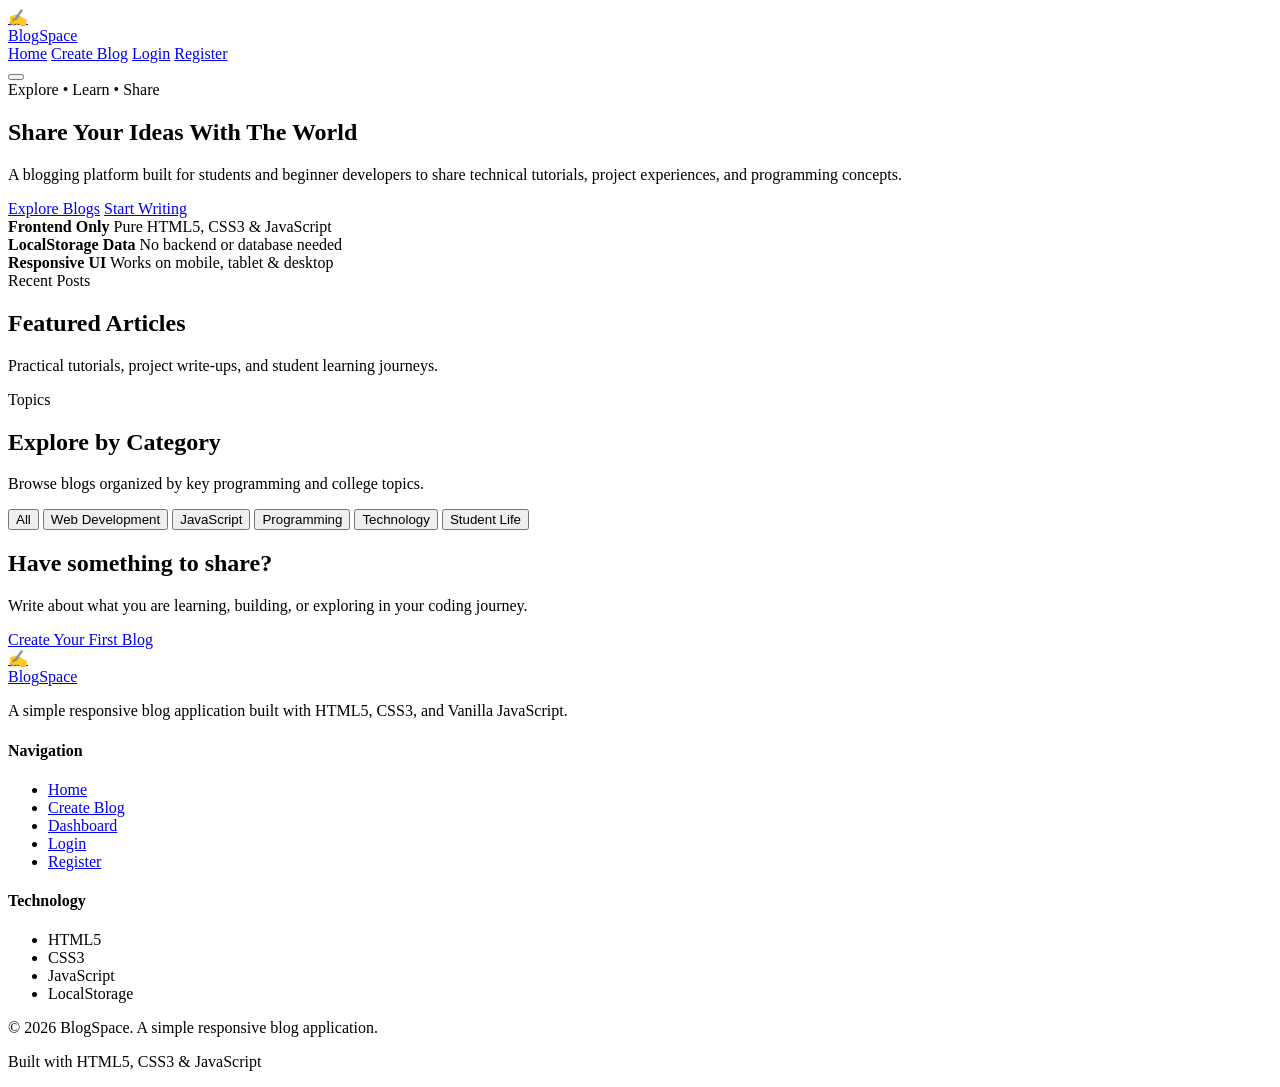
==== index.html @ 4df59e27 "Add files via upload" ====
<!DOCTYPE html>
<html lang="en">
<head>
  <meta charset="UTF-8">
  <meta name="viewport" content="width=device-width, initial-scale=1.0">
  <title>BlogSpace – A Simple Responsive Blog Application</title>
  <meta name="description" content="A simple responsive blog application for sharing technical tutorials, project experiences, and programming concepts.">
  <!-- Stylesheet -->
  <link rel="stylesheet" href="css/style.css">
  <!-- Favicon -->
  <link rel="icon" href="data:image/svg+xml,<svg xmlns=%22http://www.w3.org/2000/svg%22 viewBox=%220 0 100 100%22><text y=%22.9em%22 font-size=%2290%22>✍️</text></svg>">
</head>
<body>

  <!-- ==================== HEADER / NAVBAR ==================== -->
  <header class="navbar">
    <div class="container nav-container">
      <a href="index.html" class="brand">
        <div class="brand-icon">✍</div>
        <span>Blog<span class="accent">Space</span></span>
      </a>

      <!-- Navigation Menu (Links appear strictly ONCE) -->
      <nav class="nav-menu" id="nav-menu">
        <a href="index.html" class="nav-link active">Home</a>
        <a href="create-blog.html" class="nav-link">Create Blog</a>
        <a href="login.html" class="nav-link">Login</a>
        <a href="register.html" class="btn btn-primary btn-sm">Register</a>
      </nav>

      <!-- Mobile Hamburger Button -->
      <button class="nav-toggle" aria-label="Toggle navigation menu" id="nav-toggle">
        <span></span>
        <span></span>
        <span></span>
      </button>
    </div>
  </header>

  <!-- ==================== MAIN CONTENT ==================== -->
  <main>
    <!-- Hero Section -->
    <section class="hero">
      <div class="container hero-content">
        <div class="hero-badge">Explore • Learn • Share</div>
        <h1 class="hero-title">
          Share Your <span class="highlight">Ideas</span> With The World
        </h1>
        <p class="hero-subtitle">
          A blogging platform built for students and beginner developers to share technical tutorials, project experiences, and programming concepts.
        </p>
        <div class="hero-actions">
          <a href="#featured-articles" class="btn btn-primary btn-lg">Explore Blogs</a>
          <a href="create-blog.html" class="btn btn-outline btn-lg">Start Writing</a>
        </div>

        <!-- Realistic Project Highlights -->
        <div class="hero-highlights">
          <div class="highlight-item">
            <strong>Frontend Only</strong>
            <span>Pure HTML5, CSS3 & JavaScript</span>
          </div>
          <div class="highlight-item">
            <strong>LocalStorage Data</strong>
            <span>No backend or database needed</span>
          </div>
          <div class="highlight-item">
            <strong>Responsive UI</strong>
            <span>Works on mobile, tablet & desktop</span>
          </div>
        </div>
      </div>
    </section>

    <!-- Featured Articles Section -->
    <section class="section" id="featured-articles">
      <div class="container">
        <div class="section-title-wrap">
          <span class="section-badge">Recent Posts</span>
          <h2 class="section-title">Featured Articles</h2>
          <p class="section-desc">Practical tutorials, project write-ups, and student learning journeys.</p>
        </div>

        <!-- Populated dynamically by script.js -->
        <div class="blogs-grid" id="featured-blogs-grid"></div>
      </div>
    </section>

    <!-- Categories Section -->
    <section class="section" style="background-color: var(--bg-surface); border-top: 1px solid var(--border); border-bottom: 1px solid var(--border);">
      <div class="container">
        <div class="section-title-wrap">
          <span class="section-badge">Topics</span>
          <h2 class="section-title">Explore by Category</h2>
          <p class="section-desc">Browse blogs organized by key programming and college topics.</p>
        </div>

        <!-- Populated dynamically by script.js with interactive filtering -->
        <div class="categories-container" id="home-categories-list">
          <button type="button" class="category-chip active" data-category="All">All</button>
          <button type="button" class="category-chip" data-category="Web Development">Web Development</button>
          <button type="button" class="category-chip" data-category="JavaScript">JavaScript</button>
          <button type="button" class="category-chip" data-category="Programming">Programming</button>
          <button type="button" class="category-chip" data-category="Technology">Technology</button>
          <button type="button" class="category-chip" data-category="Student Life">Student Life</button>
        </div>
      </div>
    </section>

    <!-- Natural Call to Action Section -->
    <section class="section">
      <div class="container">
        <div class="cta-banner">
          <h2>Have something to share?</h2>
          <p>Write about what you are learning, building, or exploring in your coding journey.</p>
          <a href="create-blog.html" class="btn btn-primary btn-lg">Create Your First Blog</a>
        </div>
      </div>
    </section>
  </main>

  <!-- ==================== FOOTER ==================== -->
  <footer class="footer">
    <div class="container">
      <div class="footer-grid">
        <div class="footer-brand">
          <a href="index.html" class="brand">
            <div class="brand-icon">✍</div>
            <span>Blog<span class="accent">Space</span></span>
          </a>
          <p>A simple responsive blog application built with HTML5, CSS3, and Vanilla JavaScript.</p>
        </div>
        <div class="footer-col">
          <h4>Navigation</h4>
          <ul class="footer-links">
            <li><a href="index.html">Home</a></li>
            <li><a href="create-blog.html">Create Blog</a></li>
            <li><a href="dashboard.html">Dashboard</a></li>
            <li><a href="login.html">Login</a></li>
            <li><a href="register.html">Register</a></li>
          </ul>
        </div>
        <div class="footer-col">
          <h4>Technology</h4>
          <ul class="footer-links">
            <li><span>HTML5</span></li>
            <li><span>CSS3</span></li>
            <li><span>JavaScript</span></li>
            <li><span>LocalStorage</span></li>
          </ul>
        </div>
      </div>

      <div class="footer-bottom">
        <p>&copy; 2026 BlogSpace. A simple responsive blog application.</p>
        <p>Built with HTML5, CSS3 & JavaScript</p>
      </div>
    </div>
  </footer>

  <!-- Application Script -->
  <script src="js/script.js"></script>
</body>
</html>
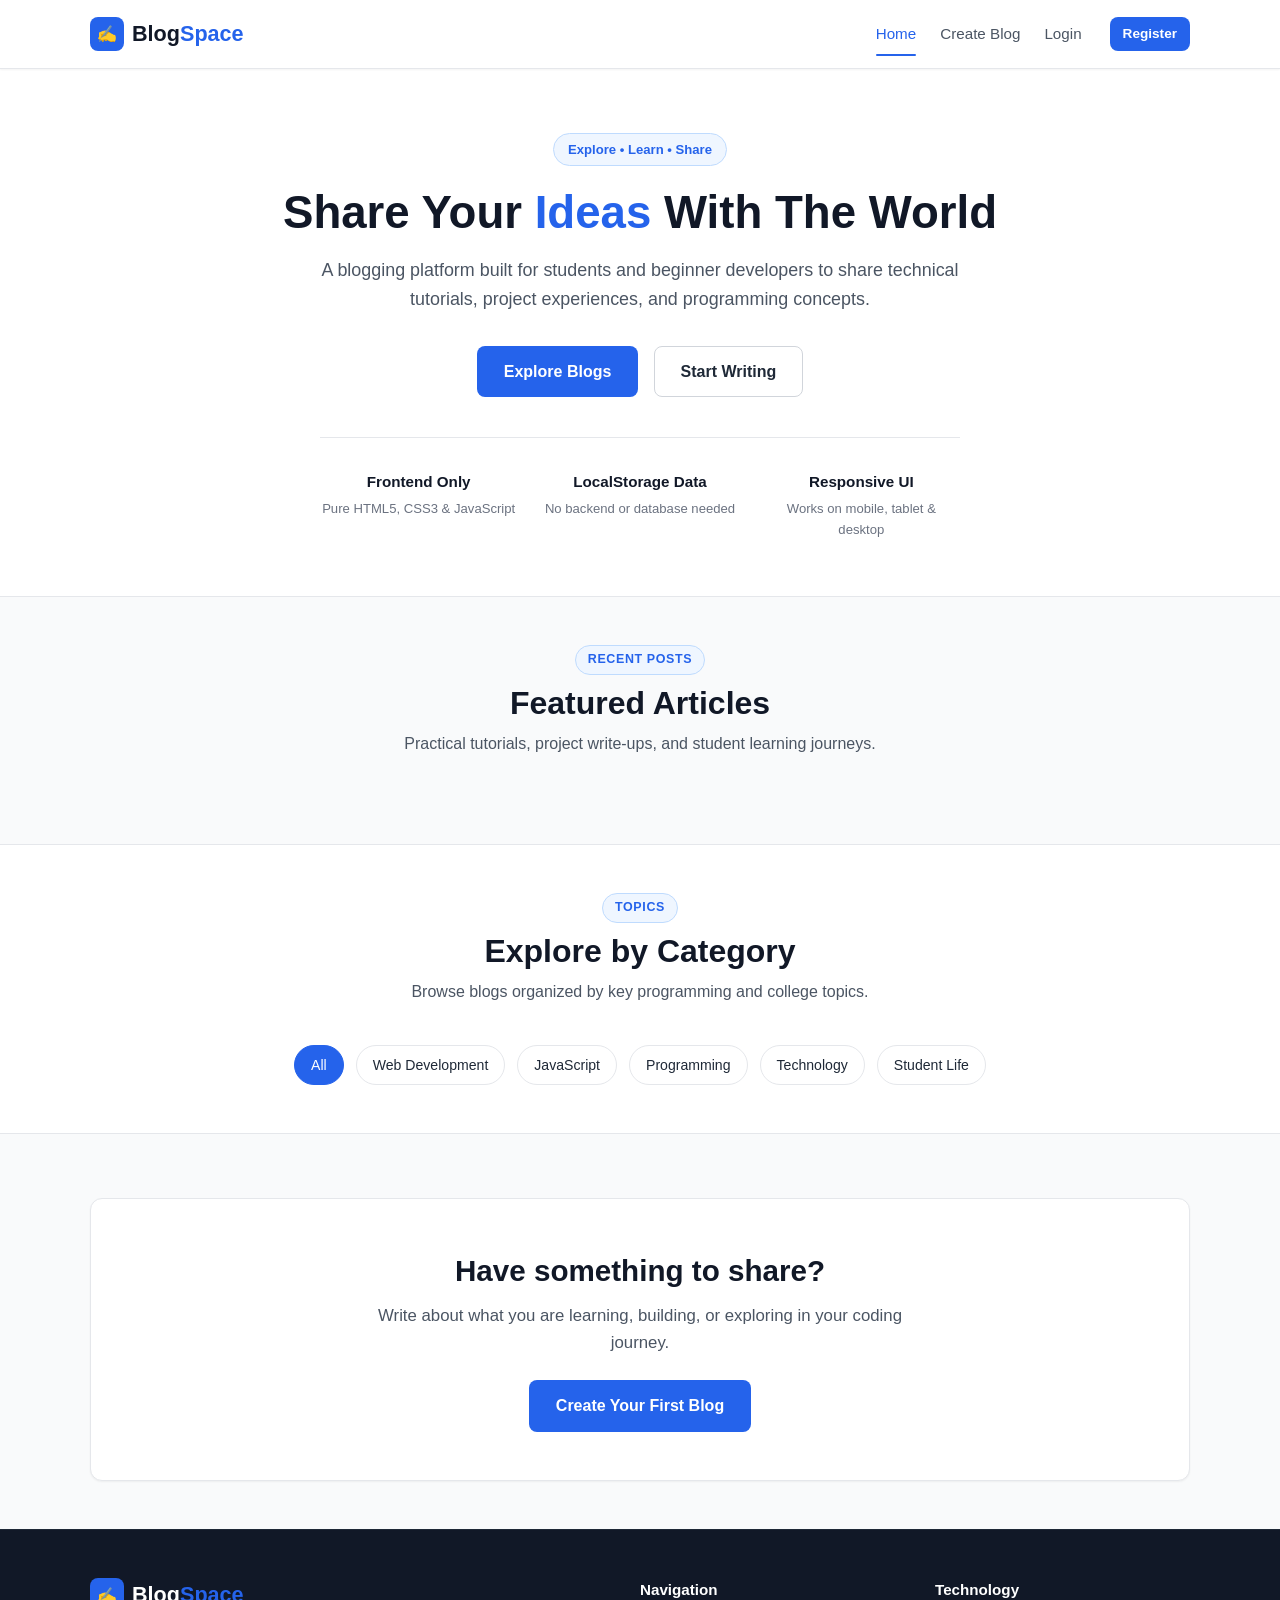
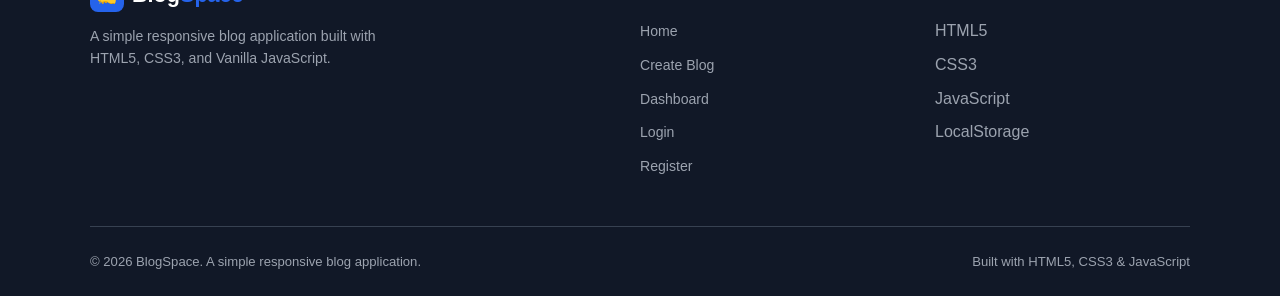
==== commit 4b986e1f: "Organize assets into css/ and js/ folders and update index.html" ====
--- a/index.html
+++ b/index.html
@@ -1,164 +1,167 @@
 <!DOCTYPE html>
 <html lang="en">
+
 <head>
-  <meta charset="UTF-8">
-  <meta name="viewport" content="width=device-width, initial-scale=1.0">
-  <title>BlogSpace – A Simple Responsive Blog Application</title>
-  <meta name="description" content="A simple responsive blog application for sharing technical tutorials, project experiences, and programming concepts.">
-  <!-- Stylesheet -->
-  <link rel="stylesheet" href="css/style.css">
-  <!-- Favicon -->
-  <link rel="icon" href="data:image/svg+xml,<svg xmlns=%22http://www.w3.org/2000/svg%22 viewBox=%220 0 100 100%22><text y=%22.9em%22 font-size=%2290%22>✍️</text></svg>">
+    <meta charset="UTF-8">
+    <meta name="viewport" content="width=device-width, initial-scale=1.0">
+    <title>BlogSpace – A Simple Responsive Blog Application</title>
+    <meta name="description" content="A simple responsive blog application for sharing technical tutorials, project experiences, and programming concepts.">
+    <!-- Stylesheet -->
+    <link rel="stylesheet" href="css/style.css">
+    <!-- Favicon -->
+    <link rel="icon" href="data:image/svg+xml,<svg xmlns=%22http://www.w3.org/2000/svg%22 viewBox=%220 0 100 100%22><text y=%22.9em%22 font-size=%2290%22>✍️</text></svg>">
 </head>
+
 <body>
 
-  <!-- ==================== HEADER / NAVBAR ==================== -->
-  <header class="navbar">
-    <div class="container nav-container">
-      <a href="index.html" class="brand">
-        <div class="brand-icon">✍</div>
-        <span>Blog<span class="accent">Space</span></span>
-      </a>
+    <!-- ==================== HEADER / NAVBAR ==================== -->
+    <header class="navbar">
+        <div class="container nav-container">
+            <a href="index.html" class="brand">
+                <div class="brand-icon">✍</div>
+                <span>Blog<span class="accent">Space</span></span>
+            </a>
 
-      <!-- Navigation Menu (Links appear strictly ONCE) -->
-      <nav class="nav-menu" id="nav-menu">
-        <a href="index.html" class="nav-link active">Home</a>
-        <a href="create-blog.html" class="nav-link">Create Blog</a>
-        <a href="login.html" class="nav-link">Login</a>
-        <a href="register.html" class="btn btn-primary btn-sm">Register</a>
-      </nav>
+            <!-- Navigation Menu (Links appear strictly ONCE) -->
+            <nav class="nav-menu" id="nav-menu">
+                <a href="index.html" class="nav-link active">Home</a>
+                <a href="create-blog.html" class="nav-link">Create Blog</a>
+                <a href="login.html" class="nav-link">Login</a>
+                <a href="register.html" class="btn btn-primary btn-sm">Register</a>
+            </nav>
 
-      <!-- Mobile Hamburger Button -->
-      <button class="nav-toggle" aria-label="Toggle navigation menu" id="nav-toggle">
+            <!-- Mobile Hamburger Button -->
+            <button class="nav-toggle" aria-label="Toggle navigation menu" id="nav-toggle">
         <span></span>
         <span></span>
         <span></span>
       </button>
-    </div>
-  </header>
+        </div>
+    </header>
 
-  <!-- ==================== MAIN CONTENT ==================== -->
-  <main>
-    <!-- Hero Section -->
-    <section class="hero">
-      <div class="container hero-content">
-        <div class="hero-badge">Explore • Learn • Share</div>
-        <h1 class="hero-title">
-          Share Your <span class="highlight">Ideas</span> With The World
-        </h1>
-        <p class="hero-subtitle">
-          A blogging platform built for students and beginner developers to share technical tutorials, project experiences, and programming concepts.
-        </p>
-        <div class="hero-actions">
-          <a href="#featured-articles" class="btn btn-primary btn-lg">Explore Blogs</a>
-          <a href="create-blog.html" class="btn btn-outline btn-lg">Start Writing</a>
+    <!-- ==================== MAIN CONTENT ==================== -->
+    <main>
+        <!-- Hero Section -->
+        <section class="hero">
+            <div class="container hero-content">
+                <div class="hero-badge">Explore • Learn • Share</div>
+                <h1 class="hero-title">
+                    Share Your <span class="highlight">Ideas</span> With The World
+                </h1>
+                <p class="hero-subtitle">
+                    A blogging platform built for students and beginner developers to share technical tutorials, project experiences, and programming concepts.
+                </p>
+                <div class="hero-actions">
+                    <a href="#featured-articles" class="btn btn-primary btn-lg">Explore Blogs</a>
+                    <a href="create-blog.html" class="btn btn-outline btn-lg">Start Writing</a>
+                </div>
+
+                <!-- Realistic Project Highlights -->
+                <div class="hero-highlights">
+                    <div class="highlight-item">
+                        <strong>Frontend Only</strong>
+                        <span>Pure HTML5, CSS3 & JavaScript</span>
+                    </div>
+                    <div class="highlight-item">
+                        <strong>LocalStorage Data</strong>
+                        <span>No backend or database needed</span>
+                    </div>
+                    <div class="highlight-item">
+                        <strong>Responsive UI</strong>
+                        <span>Works on mobile, tablet & desktop</span>
+                    </div>
+                </div>
+            </div>
+        </section>
+
+        <!-- Featured Articles Section -->
+        <section class="section" id="featured-articles">
+            <div class="container">
+                <div class="section-title-wrap">
+                    <span class="section-badge">Recent Posts</span>
+                    <h2 class="section-title">Featured Articles</h2>
+                    <p class="section-desc">Practical tutorials, project write-ups, and student learning journeys.</p>
+                </div>
+
+                <!-- Populated dynamically by script.js -->
+                <div class="blogs-grid" id="featured-blogs-grid"></div>
+            </div>
+        </section>
+
+        <!-- Categories Section -->
+        <section class="section" style="background-color: var(--bg-surface); border-top: 1px solid var(--border); border-bottom: 1px solid var(--border);">
+            <div class="container">
+                <div class="section-title-wrap">
+                    <span class="section-badge">Topics</span>
+                    <h2 class="section-title">Explore by Category</h2>
+                    <p class="section-desc">Browse blogs organized by key programming and college topics.</p>
+                </div>
+
+                <!-- Populated dynamically by script.js with interactive filtering -->
+                <div class="categories-container" id="home-categories-list">
+                    <button type="button" class="category-chip active" data-category="All">All</button>
+                    <button type="button" class="category-chip" data-category="Web Development">Web Development</button>
+                    <button type="button" class="category-chip" data-category="JavaScript">JavaScript</button>
+                    <button type="button" class="category-chip" data-category="Programming">Programming</button>
+                    <button type="button" class="category-chip" data-category="Technology">Technology</button>
+                    <button type="button" class="category-chip" data-category="Student Life">Student Life</button>
+                </div>
+            </div>
+        </section>
+
+        <!-- Natural Call to Action Section -->
+        <section class="section">
+            <div class="container">
+                <div class="cta-banner">
+                    <h2>Have something to share?</h2>
+                    <p>Write about what you are learning, building, or exploring in your coding journey.</p>
+                    <a href="create-blog.html" class="btn btn-primary btn-lg">Create Your First Blog</a>
+                </div>
+            </div>
+        </section>
+    </main>
+
+    <!-- ==================== FOOTER ==================== -->
+    <footer class="footer">
+        <div class="container">
+            <div class="footer-grid">
+                <div class="footer-brand">
+                    <a href="index.html" class="brand">
+                        <div class="brand-icon">✍</div>
+                        <span>Blog<span class="accent">Space</span></span>
+                    </a>
+                    <p>A simple responsive blog application built with HTML5, CSS3, and Vanilla JavaScript.</p>
+                </div>
+                <div class="footer-col">
+                    <h4>Navigation</h4>
+                    <ul class="footer-links">
+                        <li><a href="index.html">Home</a></li>
+                        <li><a href="create-blog.html">Create Blog</a></li>
+                        <li><a href="dashboard.html">Dashboard</a></li>
+                        <li><a href="login.html">Login</a></li>
+                        <li><a href="register.html">Register</a></li>
+                    </ul>
+                </div>
+                <div class="footer-col">
+                    <h4>Technology</h4>
+                    <ul class="footer-links">
+                        <li><span>HTML5</span></li>
+                        <li><span>CSS3</span></li>
+                        <li><span>JavaScript</span></li>
+                        <li><span>LocalStorage</span></li>
+                    </ul>
+                </div>
+            </div>
+
+            <div class="footer-bottom">
+                <p>&copy; 2026 BlogSpace. A simple responsive blog application.</p>
+                <p>Built with HTML5, CSS3 & JavaScript</p>
+            </div>
         </div>
+    </footer>
 
-        <!-- Realistic Project Highlights -->
-        <div class="hero-highlights">
-          <div class="highlight-item">
-            <strong>Frontend Only</strong>
-            <span>Pure HTML5, CSS3 & JavaScript</span>
-          </div>
-          <div class="highlight-item">
-            <strong>LocalStorage Data</strong>
-            <span>No backend or database needed</span>
-          </div>
-          <div class="highlight-item">
-            <strong>Responsive UI</strong>
-            <span>Works on mobile, tablet & desktop</span>
-          </div>
-        </div>
-      </div>
-    </section>
+    <!-- Application Script -->
+    <script src="js/script.js"></script>
+</body>
 
-    <!-- Featured Articles Section -->
-    <section class="section" id="featured-articles">
-      <div class="container">
-        <div class="section-title-wrap">
-          <span class="section-badge">Recent Posts</span>
-          <h2 class="section-title">Featured Articles</h2>
-          <p class="section-desc">Practical tutorials, project write-ups, and student learning journeys.</p>
-        </div>
-
-        <!-- Populated dynamically by script.js -->
-        <div class="blogs-grid" id="featured-blogs-grid"></div>
-      </div>
-    </section>
-
-    <!-- Categories Section -->
-    <section class="section" style="background-color: var(--bg-surface); border-top: 1px solid var(--border); border-bottom: 1px solid var(--border);">
-      <div class="container">
-        <div class="section-title-wrap">
-          <span class="section-badge">Topics</span>
-          <h2 class="section-title">Explore by Category</h2>
-          <p class="section-desc">Browse blogs organized by key programming and college topics.</p>
-        </div>
-
-        <!-- Populated dynamically by script.js with interactive filtering -->
-        <div class="categories-container" id="home-categories-list">
-          <button type="button" class="category-chip active" data-category="All">All</button>
-          <button type="button" class="category-chip" data-category="Web Development">Web Development</button>
-          <button type="button" class="category-chip" data-category="JavaScript">JavaScript</button>
-          <button type="button" class="category-chip" data-category="Programming">Programming</button>
-          <button type="button" class="category-chip" data-category="Technology">Technology</button>
-          <button type="button" class="category-chip" data-category="Student Life">Student Life</button>
-        </div>
-      </div>
-    </section>
-
-    <!-- Natural Call to Action Section -->
-    <section class="section">
-      <div class="container">
-        <div class="cta-banner">
-          <h2>Have something to share?</h2>
-          <p>Write about what you are learning, building, or exploring in your coding journey.</p>
-          <a href="create-blog.html" class="btn btn-primary btn-lg">Create Your First Blog</a>
-        </div>
-      </div>
-    </section>
-  </main>
-
-  <!-- ==================== FOOTER ==================== -->
-  <footer class="footer">
-    <div class="container">
-      <div class="footer-grid">
-        <div class="footer-brand">
-          <a href="index.html" class="brand">
-            <div class="brand-icon">✍</div>
-            <span>Blog<span class="accent">Space</span></span>
-          </a>
-          <p>A simple responsive blog application built with HTML5, CSS3, and Vanilla JavaScript.</p>
-        </div>
-        <div class="footer-col">
-          <h4>Navigation</h4>
-          <ul class="footer-links">
-            <li><a href="index.html">Home</a></li>
-            <li><a href="create-blog.html">Create Blog</a></li>
-            <li><a href="dashboard.html">Dashboard</a></li>
-            <li><a href="login.html">Login</a></li>
-            <li><a href="register.html">Register</a></li>
-          </ul>
-        </div>
-        <div class="footer-col">
-          <h4>Technology</h4>
-          <ul class="footer-links">
-            <li><span>HTML5</span></li>
-            <li><span>CSS3</span></li>
-            <li><span>JavaScript</span></li>
-            <li><span>LocalStorage</span></li>
-          </ul>
-        </div>
-      </div>
-
-      <div class="footer-bottom">
-        <p>&copy; 2026 BlogSpace. A simple responsive blog application.</p>
-        <p>Built with HTML5, CSS3 & JavaScript</p>
-      </div>
-    </div>
-  </footer>
-
-  <!-- Application Script -->
-  <script src="js/script.js"></script>
-</body>
-</html>
+</html>
--- a/css/style.css
+++ b/css/style.css
@@ -0,0 +1,1622 @@
+/* ==========================================================================
+   BlogSpace - Simple Responsive Blog Application
+   Clean, Modern Frontend Design System
+   ========================================================================== */
+
+
+/* --- CSS Variables --- */
+
+:root {
+    --primary: #2563eb;
+    --primary-hover: #1d4ed8;
+    --primary-light: #eff6ff;
+    --primary-border: #bfdbfe;
+    --dark: #111827;
+    --dark-surface: #1f2937;
+    --text-main: #1f2937;
+    --text-muted: #4b5563;
+    --text-light: #6b7280;
+    --bg-main: #f9fafb;
+    --bg-surface: #ffffff;
+    --bg-subtle: #f3f4f6;
+    --border: #e5e7eb;
+    --border-dark: #d1d5db;
+    --success: #16a34a;
+    --success-bg: #f0fdf4;
+    --success-border: #bbf7d0;
+    --danger: #dc2626;
+    --danger-bg: #fef2f2;
+    --danger-border: #fecaca;
+    --warning: #d97706;
+    --font-family: -apple-system, BlinkMacSystemFont, 'Segoe UI', Roboto, Helvetica, Arial, sans-serif;
+    --font-mono: 'SFMono-Regular', Consolas, 'Liberation Mono', Menlo, monospace;
+    --radius-sm: 4px;
+    --radius-md: 8px;
+    --radius-lg: 12px;
+    --radius-full: 9999px;
+    --shadow-sm: 0 1px 2px 0 rgba(0, 0, 0, 0.05);
+    --shadow-md: 0 4px 6px -1px rgba(0, 0, 0, 0.08), 0 2px 4px -2px rgba(0, 0, 0, 0.04);
+    --shadow-lg: 0 10px 15px -3px rgba(0, 0, 0, 0.08), 0 4px 6px -4px rgba(0, 0, 0, 0.04);
+    --transition: all 0.2s ease-in-out;
+}
+
+
+/* --- Global Reset --- */
+
+*,
+*::before,
+*::after {
+    box-sizing: border-box;
+    margin: 0;
+    padding: 0;
+}
+
+html {
+    font-size: 16px;
+    scroll-behavior: smooth;
+}
+
+body {
+    font-family: var(--font-family);
+    background-color: var(--bg-main);
+    color: var(--text-main);
+    line-height: 1.6;
+    min-height: 100vh;
+    display: flex;
+    flex-direction: column;
+}
+
+main {
+    flex: 1 0 auto;
+}
+
+a {
+    color: var(--primary);
+    text-decoration: none;
+    transition: var(--transition);
+}
+
+a:hover {
+    color: var(--primary-hover);
+}
+
+img {
+    max-width: 100%;
+    height: auto;
+    display: block;
+}
+
+button,
+input,
+select,
+textarea {
+    font: inherit;
+    color: inherit;
+}
+
+button {
+    cursor: pointer;
+}
+
+ul,
+ol {
+    list-style: none;
+}
+
+
+/* --- Containers --- */
+
+.container {
+    width: 100%;
+    max-width: 1140px;
+    margin-left: auto;
+    margin-right: auto;
+    padding-left: 1.25rem;
+    padding-right: 1.25rem;
+}
+
+.container-narrow {
+    max-width: 780px;
+}
+
+.section {
+    padding: 3rem 0;
+}
+
+.section-title-wrap {
+    text-align: center;
+    margin-bottom: 2.5rem;
+}
+
+.section-badge {
+    display: inline-block;
+    padding: 0.25rem 0.75rem;
+    font-size: 0.78rem;
+    font-weight: 600;
+    text-transform: uppercase;
+    letter-spacing: 0.05em;
+    color: var(--primary);
+    background-color: var(--primary-light);
+    border: 1px solid var(--primary-border);
+    border-radius: var(--radius-full);
+    margin-bottom: 0.5rem;
+}
+
+.section-title {
+    font-size: 2rem;
+    font-weight: 700;
+    color: var(--dark);
+    line-height: 1.25;
+}
+
+.section-desc {
+    font-size: 1rem;
+    color: var(--text-muted);
+    max-width: 600px;
+    margin: 0.5rem auto 0;
+}
+
+
+/* --- Navbar (Header) --- */
+
+.navbar {
+    position: sticky;
+    top: 0;
+    z-index: 1000;
+    background: #ffffff;
+    border-bottom: 1px solid var(--border);
+    box-shadow: var(--shadow-sm);
+}
+
+.navbar .nav-container {
+    display: flex;
+    align-items: center;
+    justify-content: space-between;
+    height: 68px;
+}
+
+
+/* Brand Logo */
+
+.brand {
+    display: flex;
+    align-items: center;
+    gap: 0.5rem;
+    font-size: 1.35rem;
+    font-weight: 800;
+    color: var(--dark);
+}
+
+.brand-icon {
+    width: 34px;
+    height: 34px;
+    background-color: var(--primary);
+    color: white;
+    border-radius: var(--radius-md);
+    display: flex;
+    align-items: center;
+    justify-content: center;
+    font-size: 1rem;
+}
+
+.brand span.accent {
+    color: var(--primary);
+}
+
+
+/* Desktop Navigation Menu (Home | Create Blog | Login | Register) */
+
+.nav-menu {
+    display: flex;
+    align-items: center;
+    gap: 1.5rem;
+}
+
+.nav-link {
+    font-size: 0.95rem;
+    font-weight: 500;
+    color: var(--text-muted);
+    padding: 0.35rem 0;
+    position: relative;
+    transition: var(--transition);
+}
+
+.nav-link:hover,
+.nav-link.active {
+    color: var(--primary);
+}
+
+.nav-link.active::after {
+    content: '';
+    position: absolute;
+    bottom: -4px;
+    left: 0;
+    width: 100%;
+    height: 2px;
+    background-color: var(--primary);
+    border-radius: 2px;
+}
+
+.nav-menu .btn {
+    margin-left: 0.25rem;
+}
+
+
+/* Mobile Toggle Hamburger */
+
+.nav-toggle {
+    display: none;
+    flex-direction: column;
+    justify-content: space-between;
+    width: 26px;
+    height: 18px;
+    background: transparent;
+    border: none;
+    cursor: pointer;
+    z-index: 1100;
+}
+
+.nav-toggle span {
+    display: block;
+    height: 2px;
+    width: 100%;
+    background-color: var(--dark);
+    border-radius: 2px;
+    transition: var(--transition);
+}
+
+.nav-toggle.open span:nth-child(1) {
+    transform: translateY(8px) rotate(45deg);
+}
+
+.nav-toggle.open span:nth-child(2) {
+    opacity: 0;
+}
+
+.nav-toggle.open span:nth-child(3) {
+    transform: translateY(-8px) rotate(-45deg);
+}
+
+
+/* --- Buttons --- */
+
+.btn {
+    display: inline-flex;
+    align-items: center;
+    justify-content: center;
+    gap: 0.4rem;
+    padding: 0.55rem 1.15rem;
+    font-size: 0.92rem;
+    font-weight: 600;
+    border-radius: var(--radius-md);
+    transition: var(--transition);
+    border: 1px solid transparent;
+    white-space: nowrap;
+}
+
+.btn:hover {
+    cursor: pointer;
+}
+
+.btn-primary {
+    background-color: var(--primary);
+    color: #ffffff;
+}
+
+.btn-primary:hover {
+    background-color: var(--primary-hover);
+    color: #ffffff;
+}
+
+.btn-outline {
+    background-color: transparent;
+    color: var(--text-main);
+    border-color: var(--border-dark);
+}
+
+.btn-outline:hover {
+    background-color: var(--bg-subtle);
+    color: var(--primary);
+    border-color: var(--primary);
+}
+
+.btn-outline-primary {
+    background-color: transparent;
+    color: var(--primary);
+    border-color: var(--primary);
+}
+
+.btn-outline-primary:hover {
+    background-color: var(--primary-light);
+    color: var(--primary-hover);
+}
+
+.btn-danger {
+    background-color: var(--danger);
+    color: #ffffff;
+}
+
+.btn-danger:hover {
+    background-color: #b91c1c;
+}
+
+.btn-sm {
+    padding: 0.35rem 0.75rem;
+    font-size: 0.85rem;
+}
+
+.btn-lg {
+    padding: 0.75rem 1.6rem;
+    font-size: 1rem;
+}
+
+.btn-block {
+    width: 100%;
+}
+
+
+/* User Profile Badge */
+
+.user-menu-pill {
+    display: flex;
+    align-items: center;
+    gap: 0.5rem;
+    background-color: var(--bg-subtle);
+    border: 1px solid var(--border);
+    padding: 0.3rem 0.75rem;
+    border-radius: var(--radius-full);
+    font-weight: 500;
+    font-size: 0.88rem;
+    color: var(--dark);
+}
+
+.user-avatar {
+    width: 24px;
+    height: 24px;
+    border-radius: 50%;
+    background-color: var(--primary);
+    color: white;
+    display: flex;
+    align-items: center;
+    justify-content: center;
+    font-size: 0.75rem;
+    font-weight: 700;
+}
+
+
+/* --- Hero Section --- */
+
+.hero {
+    background-color: #ffffff;
+    border-bottom: 1px solid var(--border);
+    padding: 4rem 0 3.5rem;
+}
+
+.hero-content {
+    text-align: center;
+    max-width: 760px;
+    margin: 0 auto;
+}
+
+.hero-badge {
+    display: inline-block;
+    padding: 0.3rem 0.85rem;
+    background-color: var(--primary-light);
+    border: 1px solid var(--primary-border);
+    border-radius: var(--radius-full);
+    font-size: 0.82rem;
+    font-weight: 600;
+    color: var(--primary);
+    margin-bottom: 1.25rem;
+}
+
+.hero-title {
+    font-size: 2.85rem;
+    font-weight: 800;
+    line-height: 1.2;
+    color: var(--dark);
+    margin-bottom: 1rem;
+}
+
+.hero-title span.highlight {
+    color: var(--primary);
+}
+
+.hero-subtitle {
+    font-size: 1.12rem;
+    color: var(--text-muted);
+    line-height: 1.6;
+    margin-bottom: 2rem;
+    max-width: 640px;
+    margin-left: auto;
+    margin-right: auto;
+}
+
+.hero-actions {
+    display: flex;
+    justify-content: center;
+    gap: 1rem;
+    flex-wrap: wrap;
+    margin-bottom: 2.5rem;
+}
+
+
+/* Honest project highlights strip */
+
+.hero-highlights {
+    display: grid;
+    grid-template-columns: repeat(3, 1fr);
+    gap: 1.5rem;
+    padding-top: 2rem;
+    border-top: 1px solid var(--border);
+    max-width: 640px;
+    margin: 0 auto;
+}
+
+.highlight-item {
+    display: flex;
+    flex-direction: column;
+    gap: 0.2rem;
+}
+
+.highlight-item strong {
+    font-size: 0.95rem;
+    color: var(--dark);
+    font-weight: 700;
+}
+
+.highlight-item span {
+    font-size: 0.82rem;
+    color: var(--text-light);
+}
+
+
+/* --- Blog Cards & Grid --- */
+
+.blogs-grid {
+    display: grid;
+    grid-template-columns: repeat(auto-fill, minmax(320px, 1fr));
+    gap: 1.75rem;
+}
+
+.blog-card {
+    background-color: var(--bg-surface);
+    border: 1px solid var(--border);
+    border-radius: var(--radius-md);
+    overflow: hidden;
+    box-shadow: var(--shadow-sm);
+    transition: var(--transition);
+    display: flex;
+    flex-direction: column;
+}
+
+.blog-card:hover {
+    transform: translateY(-3px);
+    box-shadow: var(--shadow-md);
+    border-color: var(--border-dark);
+}
+
+.blog-card-media {
+    position: relative;
+    width: 100%;
+    height: 200px;
+    background-color: var(--bg-subtle);
+    overflow: hidden;
+}
+
+.blog-card-img {
+    width: 100%;
+    height: 100%;
+    object-fit: cover;
+}
+
+.blog-card-category {
+    position: absolute;
+    top: 0.85rem;
+    left: 0.85rem;
+    background: rgba(17, 24, 39, 0.85);
+    color: #ffffff;
+    padding: 0.25rem 0.65rem;
+    border-radius: var(--radius-sm);
+    font-size: 0.72rem;
+    font-weight: 600;
+    text-transform: uppercase;
+}
+
+.blog-card-body {
+    padding: 1.25rem;
+    display: flex;
+    flex-direction: column;
+    flex-grow: 1;
+}
+
+.blog-card-meta {
+    display: flex;
+    align-items: center;
+    gap: 0.5rem;
+    font-size: 0.8rem;
+    color: var(--text-light);
+    margin-bottom: 0.65rem;
+}
+
+.blog-card-title {
+    font-size: 1.15rem;
+    font-weight: 700;
+    color: var(--dark);
+    line-height: 1.4;
+    margin-bottom: 0.6rem;
+}
+
+.blog-card-title a {
+    color: inherit;
+}
+
+.blog-card-title a:hover {
+    color: var(--primary);
+}
+
+.blog-card-desc {
+    font-size: 0.9rem;
+    color: var(--text-muted);
+    line-height: 1.55;
+    margin-bottom: 1.25rem;
+    flex-grow: 1;
+    display: -webkit-box;
+    -webkit-line-clamp: 3;
+    -webkit-box-orient: vertical;
+    overflow: hidden;
+}
+
+.blog-card-footer {
+    display: flex;
+    align-items: center;
+    justify-content: space-between;
+    padding-top: 0.85rem;
+    border-top: 1px solid var(--border);
+}
+
+.blog-author-info {
+    display: flex;
+    align-items: center;
+    gap: 0.5rem;
+}
+
+.blog-author-avatar {
+    width: 28px;
+    height: 28px;
+    border-radius: 50%;
+    background-color: var(--primary-light);
+    color: var(--primary);
+    border: 1px solid var(--primary-border);
+    display: flex;
+    align-items: center;
+    justify-content: center;
+    font-size: 0.8rem;
+    font-weight: 700;
+}
+
+.blog-author-name {
+    font-size: 0.85rem;
+    font-weight: 600;
+    color: var(--dark);
+}
+
+.read-more-btn {
+    font-size: 0.85rem;
+    font-weight: 600;
+    color: var(--primary);
+    background: transparent;
+    border: none;
+    padding: 0;
+    cursor: pointer;
+    display: inline-flex;
+    align-items: center;
+    gap: 0.25rem;
+}
+
+.read-more-btn:hover {
+    text-decoration: underline;
+}
+
+
+/* --- Categories Section --- */
+
+.categories-container {
+    display: flex;
+    flex-wrap: wrap;
+    justify-content: center;
+    gap: 0.75rem;
+    margin-top: 1rem;
+}
+
+.category-chip {
+    display: inline-flex;
+    align-items: center;
+    gap: 0.4rem;
+    padding: 0.5rem 1rem;
+    background-color: var(--bg-surface);
+    border: 1px solid var(--border);
+    border-radius: var(--radius-full);
+    font-size: 0.88rem;
+    font-weight: 500;
+    color: var(--text-main);
+    transition: var(--transition);
+    cursor: pointer;
+}
+
+.category-chip:hover,
+.category-chip.active {
+    background-color: var(--primary);
+    border-color: var(--primary);
+    color: #ffffff;
+}
+
+.category-chip .count {
+    font-size: 0.75rem;
+    background: rgba(0, 0, 0, 0.08);
+    padding: 0.1rem 0.45rem;
+    border-radius: var(--radius-full);
+}
+
+.category-chip.active .count {
+    background: rgba(255, 255, 255, 0.25);
+    color: #ffffff;
+}
+
+
+/* --- Search & Filter Bar --- */
+
+.filter-bar {
+    background: var(--bg-surface);
+    border: 1px solid var(--border);
+    border-radius: var(--radius-md);
+    padding: 1.25rem;
+    margin-bottom: 2rem;
+    box-shadow: var(--shadow-sm);
+}
+
+.search-box-wrapper {
+    display: flex;
+    align-items: center;
+    position: relative;
+    margin-bottom: 1rem;
+}
+
+.search-icon {
+    position: absolute;
+    left: 0.85rem;
+    color: var(--text-light);
+    pointer-events: none;
+}
+
+.search-input {
+    width: 100%;
+    padding: 0.65rem 1rem 0.65rem 2.4rem;
+    background-color: var(--bg-subtle);
+    border: 1px solid var(--border);
+    border-radius: var(--radius-md);
+    font-size: 0.95rem;
+}
+
+.search-input:focus {
+    outline: none;
+    background-color: #ffffff;
+    border-color: var(--primary);
+    box-shadow: 0 0 0 3px rgba(37, 99, 235, 0.15);
+}
+
+.search-clear-btn {
+    position: absolute;
+    right: 0.85rem;
+    background: none;
+    border: none;
+    color: var(--text-light);
+    cursor: pointer;
+    font-size: 1.1rem;
+    display: none;
+}
+
+
+/* Empty State */
+
+.empty-state {
+    text-align: center;
+    padding: 3rem 1.5rem;
+    background: var(--bg-surface);
+    border: 1px dashed var(--border-dark);
+    border-radius: var(--radius-md);
+    max-width: 480px;
+    margin: 1.5rem auto;
+}
+
+.empty-state-icon {
+    font-size: 2.5rem;
+    margin-bottom: 0.75rem;
+}
+
+.empty-state-title {
+    font-size: 1.25rem;
+    font-weight: 700;
+    color: var(--dark);
+    margin-bottom: 0.35rem;
+}
+
+.empty-state-desc {
+    font-size: 0.9rem;
+    color: var(--text-muted);
+    margin-bottom: 1.25rem;
+}
+
+
+/* --- Call to Action Banner --- */
+
+.cta-banner {
+    background-color: var(--bg-surface);
+    border: 1px solid var(--border);
+    border-radius: var(--radius-lg);
+    padding: 3rem 2rem;
+    text-align: center;
+    box-shadow: var(--shadow-sm);
+    margin-top: 1rem;
+}
+
+.cta-banner h2 {
+    font-size: 1.85rem;
+    font-weight: 800;
+    color: var(--dark);
+    margin-bottom: 0.5rem;
+}
+
+.cta-banner p {
+    font-size: 1.05rem;
+    color: var(--text-muted);
+    max-width: 580px;
+    margin: 0 auto 1.5rem;
+}
+
+
+/* --- Single Blog Details Page --- */
+
+.article-header {
+    margin-bottom: 1.75rem;
+    text-align: center;
+}
+
+.back-link {
+    display: inline-flex;
+    align-items: center;
+    gap: 0.35rem;
+    font-size: 0.88rem;
+    font-weight: 600;
+    color: var(--text-muted);
+    margin-bottom: 1.25rem;
+}
+
+.back-link:hover {
+    color: var(--primary);
+}
+
+.article-category {
+    display: inline-block;
+    padding: 0.25rem 0.75rem;
+    background-color: var(--primary-light);
+    color: var(--primary);
+    border: 1px solid var(--primary-border);
+    border-radius: var(--radius-full);
+    font-size: 0.78rem;
+    font-weight: 600;
+    text-transform: uppercase;
+    margin-bottom: 0.75rem;
+}
+
+.article-title {
+    font-size: 2.25rem;
+    font-weight: 800;
+    line-height: 1.25;
+    color: var(--dark);
+    margin-bottom: 1rem;
+}
+
+.article-meta-bar {
+    display: flex;
+    align-items: center;
+    justify-content: center;
+    gap: 1rem;
+    flex-wrap: wrap;
+    font-size: 0.88rem;
+    color: var(--text-muted);
+    padding-bottom: 1.25rem;
+    border-bottom: 1px solid var(--border);
+}
+
+.article-cover {
+    width: 100%;
+    max-height: 420px;
+    object-fit: cover;
+    border-radius: var(--radius-md);
+    margin-bottom: 2rem;
+    border: 1px solid var(--border);
+}
+
+.article-content {
+    font-size: 1.05rem;
+    line-height: 1.8;
+    color: #374151;
+}
+
+.article-content p {
+    margin-bottom: 1.5rem;
+}
+
+.article-content h2 {
+    font-size: 1.5rem;
+    font-weight: 700;
+    color: var(--dark);
+    margin: 2rem 0 0.75rem;
+}
+
+.article-content h3 {
+    font-size: 1.25rem;
+    font-weight: 700;
+    color: var(--dark);
+    margin: 1.75rem 0 0.5rem;
+}
+
+.article-content blockquote {
+    border-left: 3px solid var(--primary);
+    background-color: var(--bg-subtle);
+    padding: 1rem 1.25rem;
+    font-style: italic;
+    margin: 1.5rem 0;
+    border-radius: 0 var(--radius-sm) var(--radius-sm) 0;
+}
+
+.article-content pre {
+    background-color: var(--dark);
+    color: #f9fafb;
+    padding: 1rem;
+    border-radius: var(--radius-sm);
+    overflow-x: auto;
+    font-family: var(--font-mono);
+    font-size: 0.9rem;
+    margin: 1.5rem 0;
+}
+
+.article-footer {
+    margin-top: 2.5rem;
+    padding-top: 1.5rem;
+    border-top: 1px solid var(--border);
+    display: flex;
+    justify-content: space-between;
+    align-items: center;
+    flex-wrap: wrap;
+    gap: 1rem;
+}
+
+
+/* --- Forms & Authentication (Login, Register, Create) --- */
+
+.auth-wrapper {
+    min-height: calc(100vh - 68px - 140px);
+    display: flex;
+    align-items: center;
+    justify-content: center;
+    padding: 2.5rem 1rem;
+}
+
+.auth-card {
+    background: var(--bg-surface);
+    border: 1px solid var(--border);
+    border-radius: var(--radius-lg);
+    padding: 2.25rem;
+    width: 100%;
+    max-width: 440px;
+    box-shadow: var(--shadow-sm);
+}
+
+.auth-header {
+    text-align: center;
+    margin-bottom: 1.75rem;
+}
+
+.auth-header h1 {
+    font-size: 1.65rem;
+    font-weight: 700;
+    color: var(--dark);
+    margin-bottom: 0.35rem;
+}
+
+.auth-header p {
+    color: var(--text-muted);
+    font-size: 0.9rem;
+}
+
+.form-group {
+    margin-bottom: 1.15rem;
+}
+
+.form-label {
+    display: block;
+    font-size: 0.88rem;
+    font-weight: 600;
+    color: var(--dark);
+    margin-bottom: 0.35rem;
+}
+
+.form-label span.req {
+    color: var(--danger);
+}
+
+.form-control {
+    width: 100%;
+    padding: 0.65rem 0.85rem;
+    background-color: #ffffff;
+    border: 1px solid var(--border-dark);
+    border-radius: var(--radius-md);
+    font-size: 0.92rem;
+    transition: var(--transition);
+}
+
+.form-control:focus {
+    outline: none;
+    border-color: var(--primary);
+    box-shadow: 0 0 0 3px rgba(37, 99, 235, 0.15);
+}
+
+.form-control.is-invalid {
+    border-color: var(--danger);
+    background-color: var(--danger-bg);
+}
+
+.form-error {
+    display: block;
+    font-size: 0.8rem;
+    color: var(--danger);
+    margin-top: 0.3rem;
+    font-weight: 500;
+}
+
+textarea.form-control {
+    min-height: 160px;
+    resize: vertical;
+}
+
+.image-preview-container {
+    margin-top: 0.5rem;
+    height: 160px;
+    background-color: var(--bg-subtle);
+    border: 1px dashed var(--border-dark);
+    border-radius: var(--radius-md);
+    display: flex;
+    align-items: center;
+    justify-content: center;
+    overflow: hidden;
+}
+
+.image-preview-container img {
+    width: 100%;
+    height: 100%;
+    object-fit: cover;
+    display: none;
+}
+
+.image-preview-placeholder {
+    color: var(--text-light);
+    font-size: 0.82rem;
+    text-align: center;
+    padding: 1rem;
+}
+
+.preset-images {
+    display: flex;
+    gap: 0.4rem;
+    margin-top: 0.4rem;
+    overflow-x: auto;
+    padding-bottom: 0.2rem;
+}
+
+.preset-chip {
+    font-size: 0.75rem;
+    padding: 0.2rem 0.55rem;
+    background: var(--bg-subtle);
+    border: 1px solid var(--border);
+    border-radius: var(--radius-full);
+    cursor: pointer;
+    white-space: nowrap;
+}
+
+.preset-chip:hover {
+    background: var(--primary-light);
+    color: var(--primary);
+}
+
+.auth-footer {
+    text-align: center;
+    margin-top: 1.5rem;
+    font-size: 0.88rem;
+    color: var(--text-muted);
+}
+
+.demo-credentials-box {
+    margin-top: 1.25rem;
+    background: var(--bg-subtle);
+    border: 1px dashed var(--border-dark);
+    border-radius: var(--radius-md);
+    padding: 0.75rem;
+    font-size: 0.82rem;
+}
+
+.demo-credentials-box button {
+    background: none;
+    border: none;
+    color: var(--primary);
+    font-weight: 600;
+    text-decoration: underline;
+    margin-top: 0.2rem;
+}
+
+
+/* --- Dashboard --- */
+
+.dashboard-header {
+    background: #ffffff;
+    border-bottom: 1px solid var(--border);
+    padding: 2rem 0;
+}
+
+.dashboard-header-inner {
+    display: flex;
+    justify-content: space-between;
+    align-items: center;
+    flex-wrap: wrap;
+    gap: 1rem;
+}
+
+.dashboard-welcome h1 {
+    font-size: 1.75rem;
+    font-weight: 700;
+    color: var(--dark);
+}
+
+.dashboard-welcome p {
+    color: var(--text-muted);
+    font-size: 0.95rem;
+}
+
+
+/* Dashboard Stats */
+
+.stats-grid {
+    display: grid;
+    grid-template-columns: repeat(auto-fit, minmax(200px, 1fr));
+    gap: 1.25rem;
+    margin: 1.75rem 0 2.5rem;
+}
+
+.stat-card {
+    background: var(--bg-surface);
+    border: 1px solid var(--border);
+    border-radius: var(--radius-md);
+    padding: 1.25rem;
+    display: flex;
+    align-items: center;
+    gap: 1rem;
+    box-shadow: var(--shadow-sm);
+}
+
+.stat-icon {
+    width: 44px;
+    height: 44px;
+    border-radius: var(--radius-md);
+    display: flex;
+    align-items: center;
+    justify-content: center;
+    font-size: 1.25rem;
+    background-color: var(--primary-light);
+    color: var(--primary);
+}
+
+.stat-info h4 {
+    font-size: 1.5rem;
+    font-weight: 800;
+    color: var(--dark);
+    line-height: 1.1;
+}
+
+.stat-info p {
+    font-size: 0.82rem;
+    font-weight: 600;
+    color: var(--text-muted);
+    text-transform: uppercase;
+    letter-spacing: 0.03em;
+}
+
+.dashboard-section-header {
+    display: flex;
+    justify-content: space-between;
+    align-items: center;
+    margin-bottom: 1.25rem;
+}
+
+.dashboard-section-header h2 {
+    font-size: 1.3rem;
+    font-weight: 700;
+    color: var(--dark);
+}
+
+.user-posts-list {
+    display: flex;
+    flex-direction: column;
+    gap: 0.85rem;
+}
+
+.user-post-item {
+    background: var(--bg-surface);
+    border: 1px solid var(--border);
+    border-radius: var(--radius-md);
+    padding: 1rem;
+    display: flex;
+    align-items: center;
+    justify-content: space-between;
+    gap: 1.25rem;
+}
+
+.user-post-thumb {
+    width: 75px;
+    height: 55px;
+    border-radius: var(--radius-sm);
+    object-fit: cover;
+    flex-shrink: 0;
+}
+
+.user-post-details {
+    flex-grow: 1;
+}
+
+.user-post-meta {
+    font-size: 0.75rem;
+    color: var(--text-light);
+    margin-bottom: 0.2rem;
+}
+
+.user-post-title {
+    font-size: 0.98rem;
+    font-weight: 600;
+    color: var(--dark);
+}
+
+.user-post-title a:hover {
+    color: var(--primary);
+}
+
+.user-post-actions {
+    display: flex;
+    align-items: center;
+    gap: 0.5rem;
+    flex-shrink: 0;
+}
+
+
+/* --- Toast Notifications --- */
+
+#toast-container {
+    position: fixed;
+    top: 1.25rem;
+    right: 1.25rem;
+    z-index: 9999;
+    display: flex;
+    flex-direction: column;
+    gap: 0.5rem;
+    pointer-events: none;
+}
+
+.toast {
+    pointer-events: auto;
+    min-width: 280px;
+    max-width: 380px;
+    padding: 0.85rem 1rem;
+    background: #ffffff;
+    border-radius: var(--radius-md);
+    box-shadow: var(--shadow-lg);
+    display: flex;
+    align-items: flex-start;
+    gap: 0.75rem;
+    border-left: 4px solid var(--primary);
+}
+
+.toast.toast-success {
+    border-left-color: var(--success);
+}
+
+.toast.toast-danger {
+    border-left-color: var(--danger);
+}
+
+.toast.toast-info {
+    border-left-color: var(--primary);
+}
+
+.toast-icon {
+    font-size: 1.1rem;
+    line-height: 1;
+}
+
+.toast-body {
+    flex-grow: 1;
+}
+
+.toast-title {
+    font-size: 0.88rem;
+    font-weight: 700;
+    color: var(--dark);
+    margin-bottom: 0.1rem;
+}
+
+.toast-message {
+    font-size: 0.82rem;
+    color: var(--text-muted);
+}
+
+.toast-close {
+    color: var(--text-light);
+    cursor: pointer;
+    font-size: 1.1rem;
+    line-height: 1;
+}
+
+
+/* --- Modal Dialog --- */
+
+.modal-overlay {
+    position: fixed;
+    inset: 0;
+    background: rgba(0, 0, 0, 0.5);
+    z-index: 2000;
+    display: flex;
+    align-items: center;
+    justify-content: center;
+    padding: 1.25rem;
+    opacity: 0;
+    visibility: hidden;
+    transition: var(--transition);
+}
+
+.modal-overlay.open {
+    opacity: 1;
+    visibility: visible;
+}
+
+.modal-dialog {
+    background: var(--bg-surface);
+    border-radius: var(--radius-md);
+    max-width: 440px;
+    width: 100%;
+    padding: 1.75rem;
+    box-shadow: var(--shadow-lg);
+}
+
+.modal-title {
+    font-size: 1.25rem;
+    font-weight: 700;
+    color: var(--dark);
+    margin-bottom: 0.5rem;
+}
+
+.modal-desc {
+    font-size: 0.92rem;
+    color: var(--text-muted);
+    margin-bottom: 1.5rem;
+}
+
+.modal-actions {
+    display: flex;
+    justify-content: flex-end;
+    gap: 0.75rem;
+}
+
+
+/* --- Article Reading Modal --- */
+
+.article-modal-overlay {
+    position: fixed;
+    inset: 0;
+    background: rgba(0, 0, 0, 0.6);
+    z-index: 2000;
+    display: flex;
+    align-items: center;
+    justify-content: center;
+    padding: 1.25rem;
+    opacity: 0;
+    visibility: hidden;
+    transition: var(--transition);
+    backdrop-filter: blur(2px);
+}
+
+.article-modal-overlay.open {
+    opacity: 1;
+    visibility: visible;
+}
+
+.article-modal-dialog {
+    background: var(--bg-surface);
+    border-radius: var(--radius-lg);
+    max-width: 760px;
+    width: 100%;
+    max-height: 90vh;
+    display: flex;
+    flex-direction: column;
+    box-shadow: var(--shadow-lg);
+    overflow: hidden;
+    animation: articleModalFadeIn 0.25s ease-out;
+}
+
+@keyframes articleModalFadeIn {
+    from {
+        transform: translateY(20px);
+        opacity: 0;
+    }
+    to {
+        transform: translateY(0);
+        opacity: 1;
+    }
+}
+
+.article-modal-header {
+    display: flex;
+    align-items: center;
+    justify-content: space-between;
+    padding: 1rem 1.5rem;
+    border-bottom: 1px solid var(--border);
+    background: var(--bg-main);
+}
+
+.article-modal-header h4 {
+    font-size: 0.95rem;
+    font-weight: 600;
+    color: var(--text-muted);
+}
+
+.article-modal-close {
+    background: transparent;
+    border: none;
+    font-size: 1.5rem;
+    line-height: 1;
+    color: var(--text-muted);
+    cursor: pointer;
+    padding: 0.2rem 0.5rem;
+    border-radius: var(--radius-sm);
+    transition: var(--transition);
+}
+
+.article-modal-close:hover {
+    color: var(--dark);
+    background: var(--bg-subtle);
+}
+
+.article-modal-body {
+    padding: 1.75rem 2rem;
+    overflow-y: auto;
+    line-height: 1.8;
+}
+
+.article-modal-cover {
+    width: 100%;
+    max-height: 320px;
+    object-fit: cover;
+    border-radius: var(--radius-md);
+    margin-bottom: 1.5rem;
+}
+
+.article-modal-title {
+    font-size: 1.75rem;
+    font-weight: 800;
+    color: var(--dark);
+    margin-bottom: 0.75rem;
+    line-height: 1.3;
+}
+
+.article-modal-meta {
+    display: flex;
+    align-items: center;
+    gap: 0.75rem;
+    flex-wrap: wrap;
+    font-size: 0.88rem;
+    color: var(--text-muted);
+    margin-bottom: 1.5rem;
+    padding-bottom: 1rem;
+    border-bottom: 1px solid var(--border);
+}
+
+.article-modal-text h2,
+.article-modal-text h3 {
+    color: var(--dark);
+    margin: 1.5rem 0 0.75rem;
+    font-weight: 700;
+}
+
+.article-modal-text p {
+    margin-bottom: 1rem;
+    color: var(--text-main);
+}
+
+.article-modal-text blockquote {
+    border-left: 4px solid var(--primary);
+    padding: 0.75rem 1.25rem;
+    background: var(--primary-light);
+    border-radius: 0 var(--radius-md) var(--radius-md) 0;
+    margin: 1.25rem 0;
+    font-style: italic;
+    color: var(--text-main);
+}
+
+.article-modal-text pre {
+    background: #1e293b;
+    color: #e2e8f0;
+    padding: 1rem 1.25rem;
+    border-radius: var(--radius-md);
+    overflow-x: auto;
+    font-family: var(--font-mono);
+    font-size: 0.88rem;
+    margin: 1.25rem 0;
+}
+
+.article-modal-footer {
+    padding: 1rem 1.5rem;
+    border-top: 1px solid var(--border);
+    display: flex;
+    justify-content: flex-end;
+    background: var(--bg-main);
+}
+
+
+/* --- Footer --- */
+
+.footer {
+    background-color: var(--dark);
+    color: #9ca3af;
+    padding: 3rem 0 1.5rem;
+    margin-top: auto;
+    border-top: 1px solid var(--dark-surface);
+}
+
+.footer-grid {
+    display: grid;
+    grid-template-columns: 2fr 1fr 1fr;
+    gap: 2.5rem;
+    margin-bottom: 2.5rem;
+}
+
+.footer-brand .brand {
+    color: #ffffff;
+    margin-bottom: 0.75rem;
+}
+
+.footer-brand p {
+    font-size: 0.88rem;
+    line-height: 1.6;
+    max-width: 320px;
+}
+
+.footer-col h4 {
+    font-size: 0.95rem;
+    font-weight: 600;
+    color: #ffffff;
+    margin-bottom: 1rem;
+}
+
+.footer-links li {
+    margin-bottom: 0.5rem;
+}
+
+.footer-links a {
+    color: #9ca3af;
+    font-size: 0.88rem;
+}
+
+.footer-links a:hover {
+    color: #ffffff;
+}
+
+.footer-bottom {
+    padding-top: 1.5rem;
+    border-top: 1px solid #374151;
+    display: flex;
+    align-items: center;
+    justify-content: space-between;
+    flex-wrap: wrap;
+    gap: 0.75rem;
+    font-size: 0.82rem;
+}
+
+
+/* --- Responsive Media Queries --- */
+
+@media (max-width: 768px) {
+    .nav-toggle {
+        display: flex;
+    }
+    /* Dropdown Drawer on Mobile */
+    .nav-menu {
+        position: fixed;
+        top: 68px;
+        left: 0;
+        width: 100%;
+        background-color: #ffffff;
+        flex-direction: column;
+        align-items: stretch;
+        padding: 1.25rem 1.5rem;
+        gap: 0.85rem;
+        border-bottom: 1px solid var(--border);
+        box-shadow: var(--shadow-md);
+        transform: translateY(-150%);
+        opacity: 0;
+        pointer-events: none;
+        transition: var(--transition);
+        z-index: 999;
+    }
+    .nav-menu.open {
+        transform: translateY(0);
+        opacity: 1;
+        pointer-events: auto;
+    }
+    .nav-menu .nav-link {
+        display: block;
+        padding: 0.5rem 0;
+        font-size: 1rem;
+        border-bottom: 1px solid var(--border);
+    }
+    .nav-menu .btn {
+        width: 100%;
+        margin-left: 0;
+        margin-top: 0.35rem;
+    }
+    .hero {
+        padding: 3rem 0 2rem;
+    }
+    .hero-title {
+        font-size: 2.15rem;
+    }
+    .hero-highlights {
+        grid-template-columns: 1fr;
+        gap: 0.85rem;
+    }
+    .blogs-grid {
+        grid-template-columns: 1fr;
+    }
+    .user-post-item {
+        flex-direction: column;
+        align-items: flex-start;
+    }
+    .user-post-thumb {
+        width: 100%;
+        height: 120px;
+    }
+    .user-post-actions {
+        width: 100%;
+        justify-content: flex-end;
+    }
+    .footer-grid {
+        grid-template-columns: 1fr;
+        gap: 1.75rem;
+    }
+    .footer-bottom {
+        flex-direction: column;
+        text-align: center;
+    }
+}
+
+@media (max-width: 480px) {
+    .hero-title {
+        font-size: 1.85rem;
+    }
+    .hero-actions {
+        flex-direction: column;
+        width: 100%;
+    }
+    .hero-actions .btn {
+        width: 100%;
+    }
+    .auth-card {
+        padding: 1.5rem 1rem;
+    }
+}
